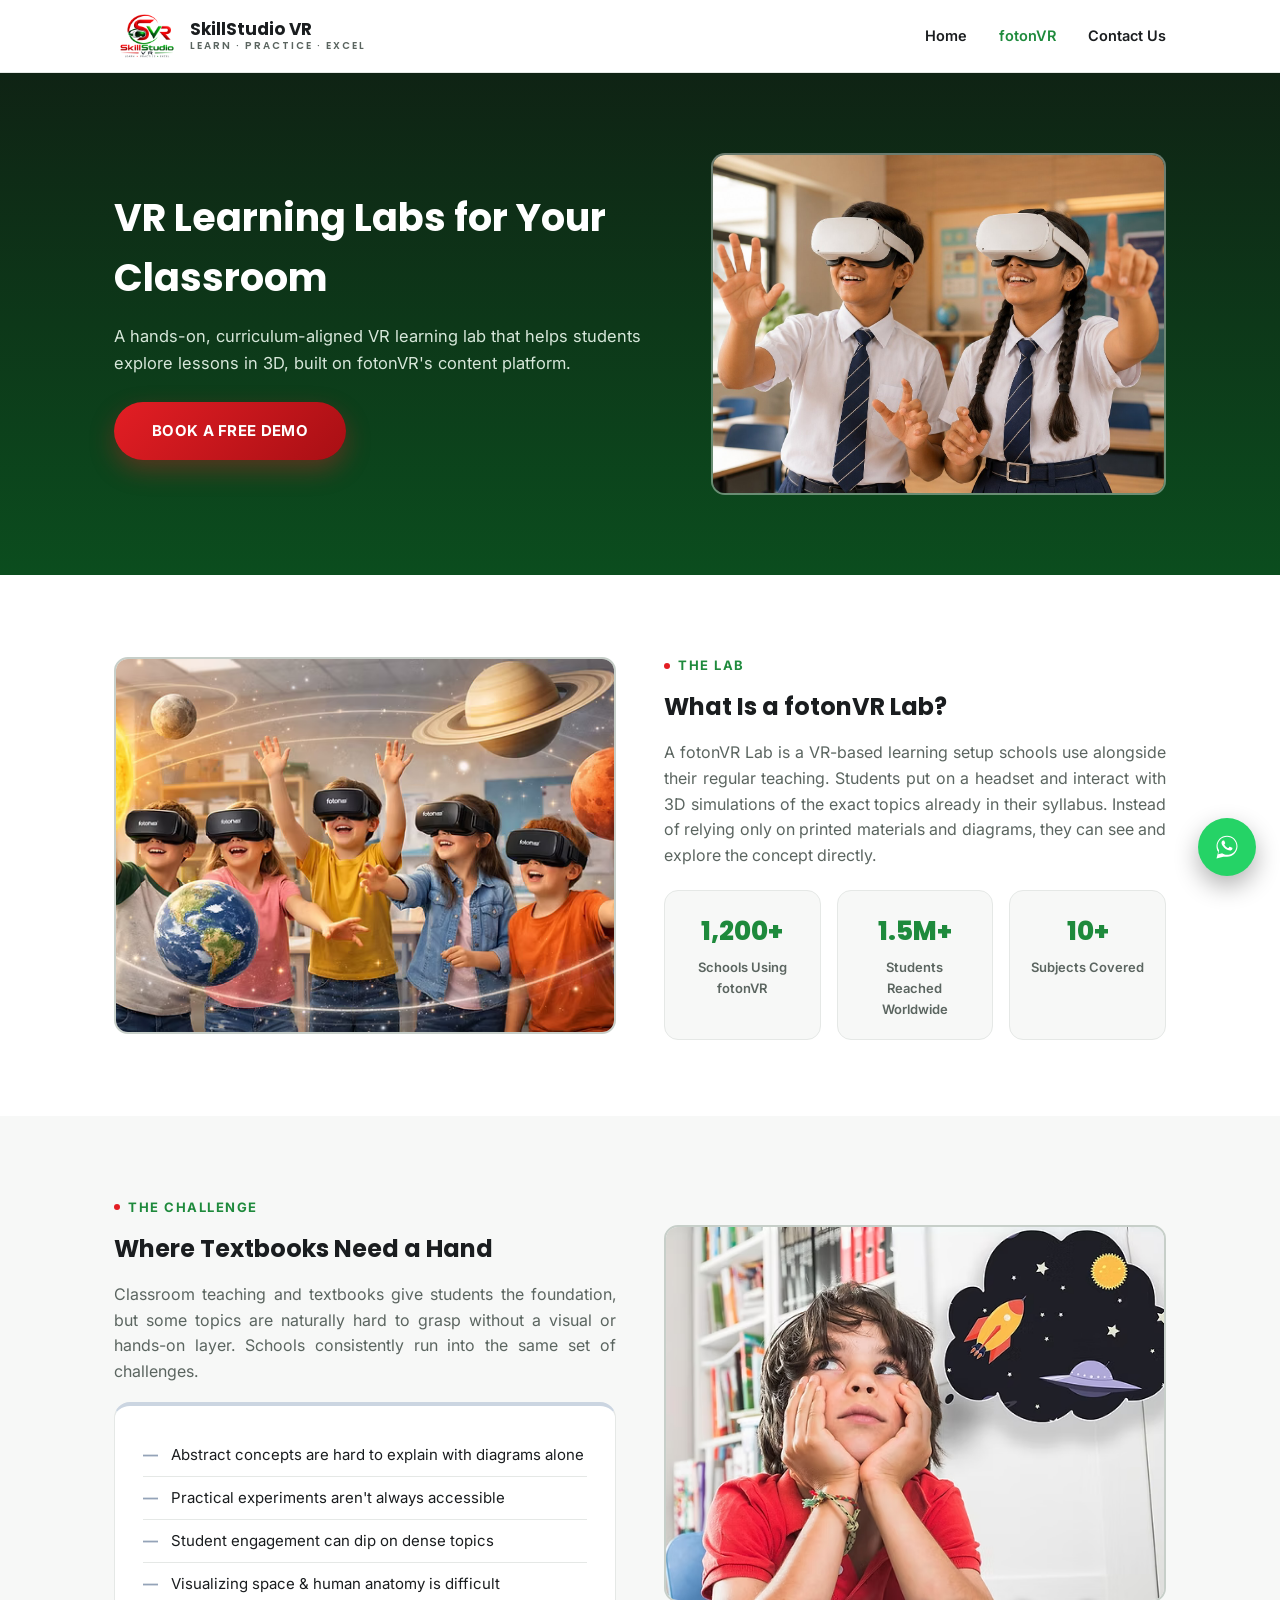
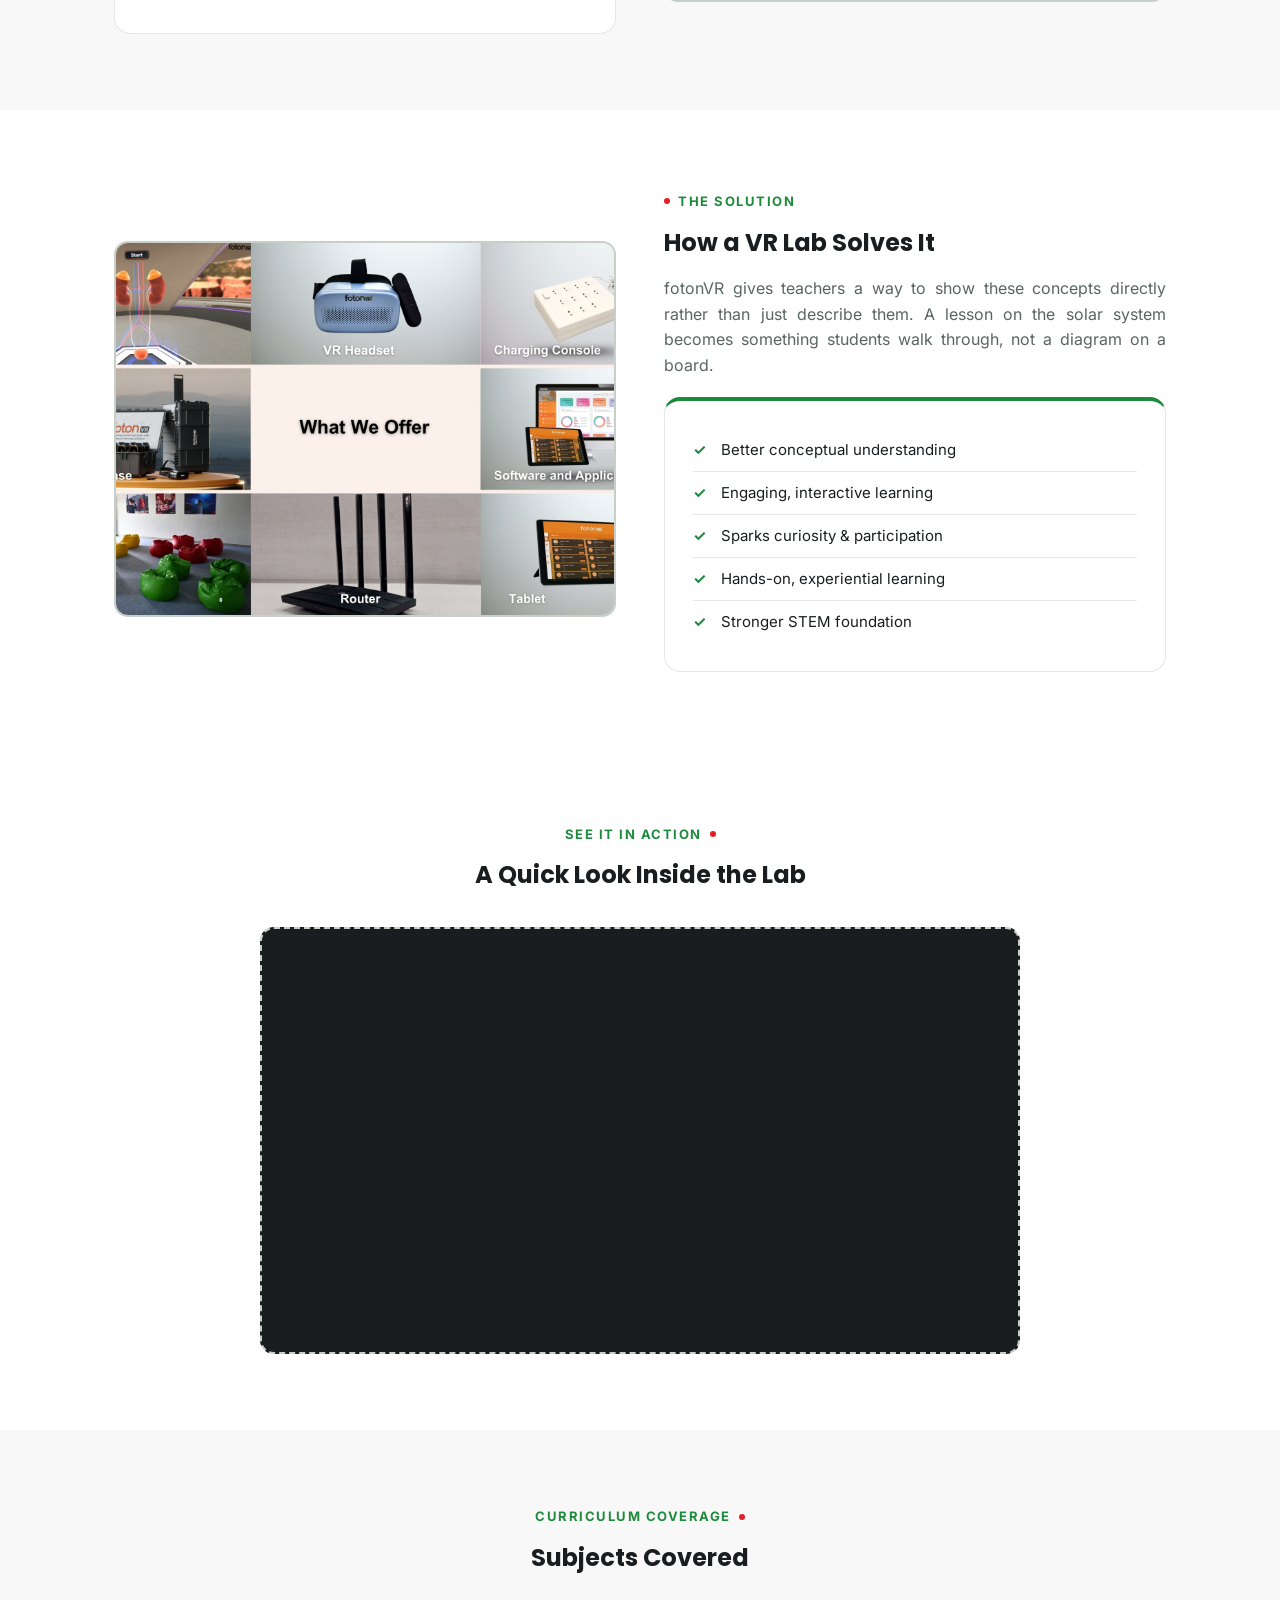
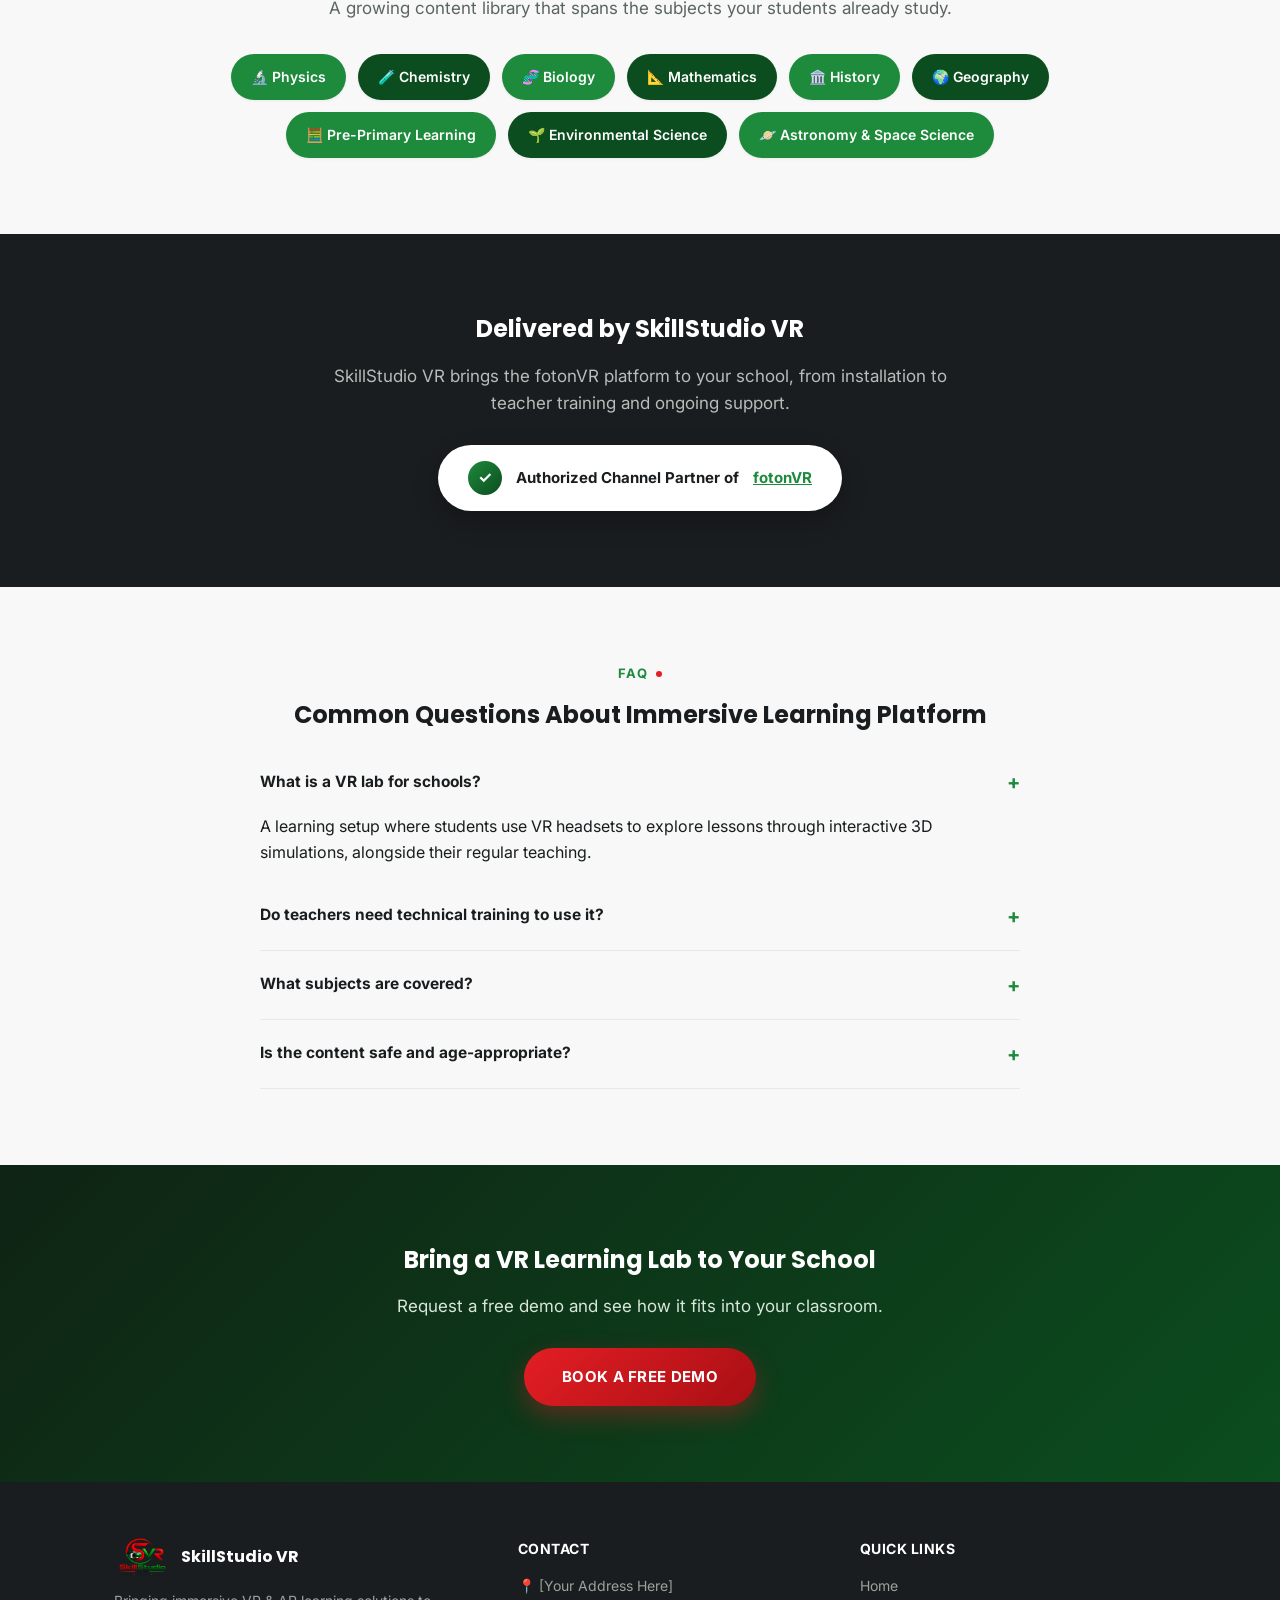
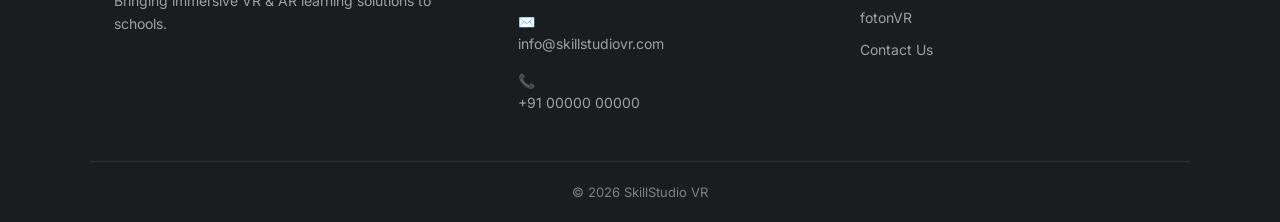
==== fotonvr/index.html @ c3fe7ca5 "Add files via upload" ====
<!DOCTYPE html>
<html lang="en">
<head>
<meta charset="UTF-8">
<meta name="viewport" content="width=device-width, initial-scale=1.0">
<title>VR Learning Labs for Schools | SkillStudio VR</title>
<meta name="description" content="SkillStudio VR's VR Learning Labs bring curriculum-aligned virtual reality content to schools. Book a free demo.">
<link rel="preconnect" href="https://fonts.googleapis.com">
<link href="https://fonts.googleapis.com/css2?family=Poppins:wght@600;700;800&family=Inter:wght@400;500;600;700&display=swap" rel="stylesheet">
<link rel="stylesheet" href="../assets/style.css">
</head>
<body>

<header>
  <div class="nav-wrap">
    <div class="brand">
      <img src="../assets/logo.png" alt="SkillStudio VR logo">
      <div class="brand-name">SkillStudio VR<span>LEARN · PRACTICE · EXCEL</span></div>
    </div>
    <nav>
      <ul>
        <li><a href="../index.html">Home</a></li>
        <li><a href="index.html" class="active">fotonVR</a></li>
        <li><a href="../index.html#contact">Contact Us</a></li>
      </ul>
    </nav>
  </div>
</header>

<section class="product-hero">
  <div class="wrap">
    <div>
      <h1>VR Learning Labs for Your Classroom</h1>
      <p class="sub">A hands-on, curriculum-aligned VR learning lab that helps students explore lessons in 3D, built on fotonVR's content platform.</p>
      <a href="../index.html#contact" class="btn btn-red">Book a Free Demo</a>
    </div>
     <img src="../assets/fotonvr-hero.jpg" alt="Student using a fotonVR headset" class="img-placeholder" style="object-fit:cover;">
  </div>
</section>

<!-- THE LAB — image left, text right, includes achievement stats -->
<section class="zigzag">
  <div class="wrap">
     <img src="../assets/Earth.png" alt="Student using a fotonVR headset" class="img-placeholder" style="object-fit:cover;">
    <div class="zigzag-text">
      <div class="eyebrow"><span class="dot"></span>The Lab</div>
      <h2>What Is a fotonVR Lab?</h2>
      <p>A fotonVR Lab is a VR-based learning setup schools use alongside their regular teaching. Students put on a headset and interact with 3D simulations of the exact topics already in their syllabus. Instead of relying only on printed materials and diagrams, they can see and explore the concept directly.</p>
      <div class="stat-grid">
        <div class="stat-card"><div class="num">1,200+</div><div class="lbl">Schools Using fotonVR</div></div>
        <div class="stat-card"><div class="num">1.5M+</div><div class="lbl">Students Reached Worldwide</div></div>
        <div class="stat-card"><div class="num">10+</div><div class="lbl">Subjects Covered</div></div>
      </div>
    </div>
  </div>
</section>

<!-- THE CHALLENGE — text left, image right -->
<section class="zigzag" style="background:var(--bg-soft);">
  <div class="wrap">
    <div class="zigzag-text">
      <div class="eyebrow"><span class="dot"></span>The Challenge</div>
      <h2>Where Textbooks Need a Hand</h2>
      <p>Classroom teaching and textbooks give students the foundation, but some topics are naturally hard to grasp without a visual or hands-on layer. Schools consistently run into the same set of challenges.</p>
      <div class="split-card problem">
        <ul>
          <li>Abstract concepts are hard to explain with diagrams alone</li>
          <li>Practical experiments aren't always accessible</li>
          <li>Student engagement can dip on dense topics</li>
          <li>Visualizing space & human anatomy is difficult</li>
        </ul>
      </div>
    </div>
    <img src="../assets/vr-problem.avif" alt="Student without using a fotonVR headset" class="img-placeholder" style="object-fit:cover;">
  </div>
</section>

<!-- THE SOLUTION — image left, text right -->
<section class="zigzag">
  <div class="wrap">
    <img src="../assets/Complete VR Lab Solution.jpg" alt="Complete fotonVR lab setup showing VR headsets, controllers, and lab equipment" class="img-placeholder" style="object-fit:cover;">
    <div class="zigzag-text">
      <div class="eyebrow"><span class="dot"></span>The Solution</div>
      <h2>How a VR Lab Solves It</h2>
      <p>fotonVR gives teachers a way to show these concepts directly rather than just describe them. A lesson on the solar system becomes something students walk through, not a diagram on a board.</p>
      <div class="split-card solution">
        <ul>
          <li>Better conceptual understanding</li>
          <li>Engaging, interactive learning</li>
          <li>Sparks curiosity & participation</li>
          <li>Hands-on, experiential learning</li>
          <li>Stronger STEM foundation</li>
        </ul>
      </div>
    </div>
  </div>
</section>

<!-- VIDEO -->
<section class="video-section">
  <div class="wrap">
    <div class="eyebrow" style="display:flex;justify-content:center;">See It in Action<span class="dot"></span></div>
    <h2>A Quick Look Inside the Lab</h2>
    <div class="video-placeholder">
      <iframe
        src="https://www.youtube.com/embed/nEnqiRP7A5k"
        title="fotonVR Lab Overview"
        frameborder="0"
        allow="accelerometer; autoplay; clipboard-write; encrypted-media; gyroscope; picture-in-picture; web-share"
        allowfullscreen
        style="width:100%;height:100%;border-radius:14px;">
      </iframe>
    </div>
  </div>
</section>

<!-- SUBJECTS -->
<section class="subjects">
  <div class="wrap">
    <div class="eyebrow center" style="display:flex;justify-content:center;">Curriculum Coverage<span class="dot"></span></div>
    <h2 class="center">Subjects Covered</h2>
    <p class="lede center">A growing content library that spans the subjects your students already study.</p>
    <div class="subject-grid">
      <div class="subject-pill">🔬 Physics</div>
      <div class="subject-pill">🧪 Chemistry</div>
      <div class="subject-pill">🧬 Biology</div>
      <div class="subject-pill">📐 Mathematics</div>
      <div class="subject-pill">🏛️ History</div>
      <div class="subject-pill">🌍 Geography</div>
      <div class="subject-pill">🧮 Pre-Primary Learning</div>
      <div class="subject-pill">🌱 Environmental Science</div>
      <div class="subject-pill">🪐 Astronomy & Space Science</div>
    </div>
  </div>
</section>

<!-- SKILLSTUDIO / BADGE -->
<section class="partner-section">
  <div class="wrap">
    <h2 style="color:#fff;">Delivered by SkillStudio VR</h2>
    <p class="lede center">SkillStudio VR brings the fotonVR platform to your school, from installation to teacher training and ongoing support.</p>
    <div class="badge"><span class="seal">✓</span>Authorized Channel Partner of <a href="https://fotonvr.com/" target="_blank" rel="noopener">fotonVR</a></div>
  </div>
</section>

<!-- FAQ -->
<section class="faq">
  <div class="wrap">
    <div class="eyebrow center" style="display:flex;justify-content:center;">FAQ<span class="dot"></span></div>
    <h2 class="center">Common Questions About Immersive Learning Platform</h2>
    <div class="faq-wrap"> 
        <summary>What is a VR lab for schools?</summary>
        <p>A learning setup where students use VR headsets to explore lessons through interactive 3D simulations, alongside their regular teaching.</p>
      </details>
      <details>
        <summary>Do teachers need technical training to use it?</summary>
        <p>No, the platform is built to be simple enough for any teacher to run without a technical background.</p>
      </details>
      <details>
        <summary>What subjects are covered?</summary>
        <p>Physics, Chemistry, Biology, Mathematics, Geography, History, and more, with new modules added regularly.</p>
      </details>
      <details>
        <summary>Is the content safe and age-appropriate?</summary>
        <p>Yes. All content is built specifically for educational use and follows safe-usage guidelines for school-age students.</p>
      </details>
    </div>
  </div>
</section>

<!-- CTA -->
<section class="cta-section centered dark" id="contact">
  <div class="wrap">
    <h2>Bring a VR Learning Lab to Your School</h2>
    <p class="lede center">Request a free demo and see how it fits into your classroom.</p>
    <a href="../index.html#contact" class="btn btn-red">Book a Free Demo</a>
  </div>
</section>

<footer>
  <div class="wrap footer-grid">
    <div class="footer-col">
      <div class="footer-brand"><img src="../assets/logo.png" alt="SkillStudio VR"><span>SkillStudio VR</span></div>
      <p>Bringing immersive VR &amp; AR learning solutions to schools.</p>
    </div>
    <div class="footer-col">
      <h4>Contact</h4>
      <p>📍 [Your Address Here]</p>
      <p>✉️ <a href="mailto:info@skillstudiovr.com">info@skillstudiovr.com</a></p>
      <p>📞 <a href="tel:+910000000000">+91 00000 00000</a></p>
    </div>
    <div class="footer-col">
      <h4>Quick Links</h4>
      <a href="../index.html">Home</a>
      <a href="index.html">fotonVR</a>
      <a href="../index.html#contact">Contact Us</a>
    </div>
  </div>
  <div class="footer-bottom">© 2026 SkillStudio VR</div>
</footer>

<a href="https://wa.me/910000000000" class="whatsapp-float" target="_blank" rel="noopener" aria-label="Chat on WhatsApp">
  <svg viewBox="0 0 32 32" fill="#fff" xmlns="http://www.w3.org/2000/svg"><path d="M16.001 3C9.373 3 4 8.373 4 15c0 2.386.697 4.61 1.902 6.484L4 29l7.72-1.855A11.94 11.94 0 0 0 16 27c6.627 0 12-5.373 12-12S22.627 3 16.001 3zm.001 21.75c-1.89 0-3.66-.523-5.17-1.43l-.371-.22-4.586 1.102 1.127-4.47-.242-.386A9.71 9.71 0 0 1 5.25 15c0-5.937 4.813-10.75 10.75-10.75S26.75 9.063 26.75 15 21.938 24.75 16.001 24.75zm5.598-8.06c-.307-.154-1.815-.895-2.096-.997-.281-.102-.486-.153-.69.154-.204.307-.792.997-.972 1.202-.179.204-.358.23-.665.077-.307-.154-1.297-.478-2.47-1.523-.913-.814-1.53-1.82-1.71-2.127-.179-.307-.019-.473.135-.626.138-.138.307-.358.46-.537.154-.18.205-.307.307-.512.102-.204.051-.384-.026-.537-.077-.154-.69-1.664-.946-2.28-.249-.599-.502-.518-.69-.527-.179-.008-.384-.01-.588-.01-.204 0-.537.077-.818.384-.281.307-1.073 1.049-1.073 2.559 0 1.51 1.099 2.969 1.252 3.174.153.204 2.163 3.303 5.24 4.632.732.316 1.303.505 1.748.646.734.233 1.402.2 1.93.122.589-.088 1.815-.742 2.071-1.459.256-.717.256-1.331.179-1.459-.077-.128-.281-.204-.588-.358z"/></svg>
</a>

</body>
</html>
---- assets/style.css ----
/* ===== SkillStudio VR — shared stylesheet ===== */
:root{
  --green:#1E8A3C; --green-deep:#0B4D1E; --red:#E31E24; --charcoal:#1A1D1F;
  --bg:#FFFFFF; --bg-soft:#F7F8F7; --muted:#5B6560; --line:#E5E8E6;
}
*{box-sizing:border-box;}
body{margin:0;font-family:'Inter',Arial,sans-serif;color:var(--charcoal);background:var(--bg);line-height:1.6;}
h1,h2,h3{font-family:'Poppins',Arial,sans-serif;color:var(--charcoal);margin:0 0 14px;}
a{color:inherit;text-decoration:none;}
.wrap{max-width:1100px;margin:0 auto;padding:0 24px;}
section{padding:76px 0;}
.eyebrow{display:inline-flex;align-items:center;gap:8px;font-size:13px;font-weight:700;letter-spacing:1.5px;text-transform:uppercase;color:var(--green);margin-bottom:12px;}
.eyebrow .dot{width:6px;height:6px;border-radius:50%;background:var(--red);}
.lede{font-size:17px;color:var(--muted);max-width:640px;}
.center{text-align:center;margin-left:auto;margin-right:auto;}

/* NAV */
header{background:#fff;border-bottom:1px solid var(--line);position:sticky;top:0;z-index:50;}
.nav-wrap{max-width:1100px;margin:0 auto;padding:14px 24px;display:flex;align-items:center;justify-content:space-between;}
.brand{display:flex;align-items:center;gap:10px;}
.brand img{height:44px;width:auto;}
.brand-name{font-family:'Poppins',Arial,sans-serif;font-weight:700;font-size:17px;color:var(--charcoal);line-height:1.15;}
.brand-name span{display:block;font-size:10px;font-weight:600;letter-spacing:2px;color:var(--muted);}
nav ul{list-style:none;display:flex;gap:32px;margin:0;padding:0;}
nav a{font-weight:600;font-size:14.5px;color:var(--charcoal);}
nav a:hover{color:var(--green);}
nav a.active{color:var(--green);}


/* PLACEHOLDERS */
.img-placeholder{border:2px dashed #C7CFC9;background:var(--bg-soft);border-radius:14px;display:flex;align-items:center;justify-content:center;color:var(--muted);font-size:13px;font-weight:600;text-align:center;padding:20px;min-height:260px;}
img.img-placeholder{width:100%;aspect-ratio:4/3;height:auto;min-height:0;object-fit:cover;display:block;padding:0;border-style:solid;}
.video-placeholder{border:2px dashed #C7CFC9;background:var(--charcoal);border-radius:14px;aspect-ratio:16/9;max-width:760px;margin:32px auto 0;display:flex;flex-direction:column;align-items:center;justify-content:center;color:#B7BEB9;font-size:14px;font-weight:600;gap:10px;}
.video-placeholder .play{width:56px;height:56px;border-radius:50%;background:var(--red);color:#fff;display:flex;align-items:center;justify-content:center;font-size:20px;}

/* BUTTONS */
.btn{display:inline-flex;align-items:center;gap:10px;padding:17px 38px;border-radius:999px;font-size:15px;font-weight:700;letter-spacing:0.3px;text-transform:uppercase;border:none;cursor:pointer;text-decoration:none!important;transition:transform .2s ease, box-shadow .2s ease;}
.btn-red{background:linear-gradient(135deg,var(--red),#A80F14);color:#fff!important;box-shadow:0 10px 24px rgba(227,30,36,0.35);}
.btn-red:hover{transform:translateY(-3px);box-shadow:0 14px 30px rgba(227,30,36,0.45);}
.btn-green{background:linear-gradient(135deg,var(--green),var(--green-deep));color:#fff!important;box-shadow:0 10px 24px rgba(30,138,60,0.3);}
.btn-green:hover{transform:translateY(-3px);box-shadow:0 14px 30px rgba(30,138,60,0.4);}

/* HOME HERO (centered, no image) */
.hero{background:linear-gradient(180deg,#0F2314 0%, var(--green-deep) 100%);color:#fff;padding:90px 0;}
.hero .wrap{text-align:center;}
.hero h1{color:#fff;font-size:44px;max-width:760px;margin:0 auto 16px;}
.hero p.sub{color:#D7E7DA;font-size:18px;max-width:600px;margin:0 auto 30px;}
.tagline{display:inline-flex;gap:14px;align-items:center;font-size:14px;font-weight:700;letter-spacing:2px;text-transform:uppercase;color:#EAF3EC;margin-bottom:32px;}
.tagline b{color:var(--red);} .tagline em{font-style:normal;color:#4CD971;}

/* PRODUCT-PAGE HERO (split, with image) */
.product-hero{background:linear-gradient(180deg,#0F2314 0%, var(--green-deep) 100%);color:#fff;padding:80px 0;}
.product-hero .wrap{display:grid;grid-template-columns:1.1fr 0.9fr;gap:40px;align-items:center;}
.product-hero h1{color:#fff;font-size:38px;margin:0 0 14px;}
.product-hero p.sub{color:#D7E7DA;font-size:16.5px;margin:0 0 26px;}
.product-hero .img-placeholder{min-height:280px;color:#E0E7E2;border-color:rgba(255,255,255,0.35);background:rgba(255,255,255,0.06);}
@media (max-width:800px){.product-hero .wrap{grid-template-columns:1fr;}}

/* ABOUT (home) */
.about .wrap{display:grid;grid-template-columns:0.9fr 1.1fr;gap:40px;align-items:center;}
.about p{font-size:16.5px;color:var(--muted);text-align:justify;}
@media (max-width:800px){.about .wrap{grid-template-columns:1fr;}}

/* PRODUCTS GRID (home) */
.products{background:var(--bg-soft);}
.product-grid{display:grid;grid-template-columns:repeat(3,1fr);gap:20px;margin-top:36px;}
.product-card{background:#fff;border:1px solid var(--line);border-radius:14px;padding:26px 22px;transition:transform .15s ease, box-shadow .15s ease;}
.product-card:hover{transform:translateY(-4px);box-shadow:0 14px 26px rgba(20,30,25,0.08);}
.product-card .icon{font-size:26px;margin-bottom:10px;display:block;}
.product-card h3{font-size:16px;margin:0 0 6px;}
.product-card p{font-size:13.5px;color:var(--muted);margin:0;}
@media (max-width:760px){.product-grid{grid-template-columns:1fr 1fr;}}
@media (max-width:480px){.product-grid{grid-template-columns:1fr;}}

/* WHY US */
.why-grid{display:grid;grid-template-columns:repeat(2,1fr);gap:16px;margin-top:32px;}
.why-item{background:var(--bg-soft);border:1px solid var(--line);border-radius:12px;padding:18px 20px;font-size:14.5px;font-weight:600;display:flex;gap:10px;align-items:flex-start;}
.why-item span{color:var(--green);font-weight:800;}
@media (max-width:600px){.why-grid{grid-template-columns:1fr;}}

/* PARTNER STRIP (home) */
.partner-strip{background:var(--charcoal);color:#fff;text-align:center;padding:40px 0;}
.partner-strip p{color:#B7BEB9;font-size:13px;letter-spacing:1px;text-transform:uppercase;margin-bottom:16px;}
.partner-strip .plogo{font-family:'Poppins',Arial,sans-serif;font-weight:800;font-size:22px;letter-spacing:1px;}
.partner-strip .plogo a{color:var(--green);}

/* CONTACT FORM (home) */
.cta-section{background:var(--bg-soft);}
.cta-grid{display:grid;grid-template-columns:1fr 1fr;gap:48px;align-items:center;}
.cta-copy ul{list-style:none;padding:0;margin:20px 0 0;}
.cta-copy li{font-size:14.5px;color:var(--charcoal);margin-bottom:10px;font-weight:600;}
.cta-form{background:#fff;border:1px solid var(--line);border-radius:16px;padding:28px;}
.cta-form h3{font-size:18px;margin-bottom:16px;}
.form-row{display:flex;gap:12px;margin-bottom:12px;}
.form-row input, .cta-form textarea{width:100%;padding:13px 14px;border-radius:8px;border:1px solid var(--line);font-size:14px;font-family:inherit;}
.cta-form textarea{margin-bottom:16px;resize:vertical;}
@media (max-width:760px){.cta-grid{grid-template-columns:1fr;} .form-row{flex-direction:column;}}

/* ZIGZAG SECTIONS (fotonVR page) */
.zigzag .wrap{display:grid;grid-template-columns:1fr 1fr;gap:48px;align-items:center;}
.zigzag.reverse .wrap{direction:rtl;}
.zigzag.reverse .wrap > *{direction:ltr;}
.zigzag-text p{font-size:16px;color:var(--muted);text-align:justify;margin:0 0 18px;}
@media (max-width:800px){
  .zigzag .wrap{grid-template-columns:1fr;}
  .zigzag.reverse .wrap{direction:ltr;}
}

.split-card{background:#fff;border:1px solid var(--line);border-radius:16px;padding:28px;}
.split-card.problem{border-top:4px solid #CBD5E1;}
.split-card.solution{border-top:4px solid var(--green);}
.split-card ul{list-style:none;padding:0;margin:0;}
.split-card li{padding:9px 0 9px 28px;position:relative;font-size:15px;border-bottom:1px solid var(--line);}
.split-card li:last-child{border-bottom:none;}
.split-card.problem li:before{content:"—";position:absolute;left:0;color:#94A3B8;font-weight:700;}
.split-card.solution li:before{content:"✓";position:absolute;left:0;color:var(--green);font-weight:700;}


/* STATS (inside What Is section, fotonVR page) */
.stat-grid{display:grid;grid-template-columns:repeat(3,1fr);gap:16px;margin-top:22px;}
.stat-card{background:var(--bg-soft);border:1px solid var(--line);border-radius:14px;padding:20px;text-align:center;}
.stat-card .num{font-family:'Poppins',Arial,sans-serif;font-size:26px;font-weight:800;color:var(--green);}
.stat-card .lbl{font-size:13px;color:var(--muted);font-weight:600;margin-top:4px;}
@media (max-width:600px){.stat-grid{grid-template-columns:1fr;}}

.video-section{text-align:center;}

/* SUBJECTS */
.subjects{background:var(--bg-soft);text-align:center;}
.subject-grid{display:flex;flex-wrap:wrap;justify-content:center;gap:12px;max-width:820px;margin:32px auto 0;}
.subject-pill{padding:12px 20px;border-radius:999px;font-size:14px;font-weight:600;color:#fff;background:var(--green);white-space:nowrap;box-shadow:0 1px 3px rgba(0,0,0,0.06);transition:transform .15s ease, box-shadow .15s ease;}
.subject-pill:nth-child(even){background:var(--green-deep);}
.subject-pill:hover{transform:translateY(-2px);box-shadow:0 4px 10px rgba(0,0,0,0.12);}
@media (max-width:600px){.subject-pill{font-size:13px;padding:10px 16px;}}

/* SKILLSTUDIO BADGE (fotonVR page) */
.partner-section{background:var(--charcoal);color:#fff;text-align:center;}
.partner-section .lede{color:#B7BEB9;margin:0 auto 28px;}
.badge{display:inline-flex;align-items:center;gap:14px;background:#fff;color:var(--charcoal);padding:16px 30px;border-radius:999px;font-weight:700;font-size:15px;box-shadow:0 10px 24px rgba(0,0,0,0.25);}
.badge .seal{width:34px;height:34px;border-radius:50%;background:linear-gradient(135deg,var(--green),var(--green-deep));color:#fff;display:flex;align-items:center;justify-content:center;font-size:16px;}
.badge a{color:var(--green);text-decoration:underline;}

/* FAQ (fotonVR page) */
.faq{background:var(--bg-soft);}
.faq-wrap{max-width:760px;margin:32px auto 0;}
details{border-bottom:1px solid var(--line);padding:18px 0;}
summary{cursor:pointer;font-weight:700;font-size:15.5px;list-style:none;display:flex;justify-content:space-between;align-items:center;}
summary::-webkit-details-marker{display:none;}
summary:after{content:"+";font-size:20px;color:var(--green);}
details[open] summary:after{content:"–";}
details p{margin:12px 0 0;color:var(--muted);font-size:14.5px;}

/* PRODUCT-PAGE CTA (fotonVR page) */
.cta-section.centered .wrap{text-align:center;max-width:560px;}
.cta-section.dark{background:linear-gradient(135deg,#0F2314,var(--green-deep));color:#fff;}
.cta-section.dark h2{color:#fff;}
.cta-section.dark .lede{color:#D7E7DA;margin:0 auto 28px;}

/* FOOTER (shared) */
footer{background:var(--charcoal);color:#9AA39D;padding:56px 0 0;}
.footer-grid{display:grid;grid-template-columns:1.2fr 1fr 1fr;gap:36px;padding-bottom:36px;border-bottom:1px solid rgba(255,255,255,0.08);}
.footer-col h4{color:#fff;font-size:14px;letter-spacing:0.5px;text-transform:uppercase;margin:0 0 14px;}
.footer-col p, .footer-col a{display:block;font-size:14px;color:#9AA39D;margin-bottom:10px;}
.footer-col a:hover{color:var(--green);}
.footer-brand{display:flex;align-items:center;gap:10px;margin-bottom:14px;}
.footer-brand img{height:38px;}
.footer-brand span{color:#fff;font-weight:700;font-family:'Poppins',Arial,sans-serif;}
.footer-bottom{text-align:center;padding:20px 24px;font-size:13px;color:#7B837D;}
@media (max-width:760px){.footer-grid{grid-template-columns:1fr;}}

/* WHATSAPP FLOAT (shared) */
.whatsapp-float{position:fixed;bottom:24px;right:24px;width:58px;height:58px;border-radius:50%;background:#25D366;display:flex;align-items:center;justify-content:center;box-shadow:0 10px 24px rgba(0,0,0,0.3);z-index:200;transition:transform .2s ease;}
.whatsapp-float:hover{transform:scale(1.08);}
.whatsapp-float svg{width:28px;height:28px;}
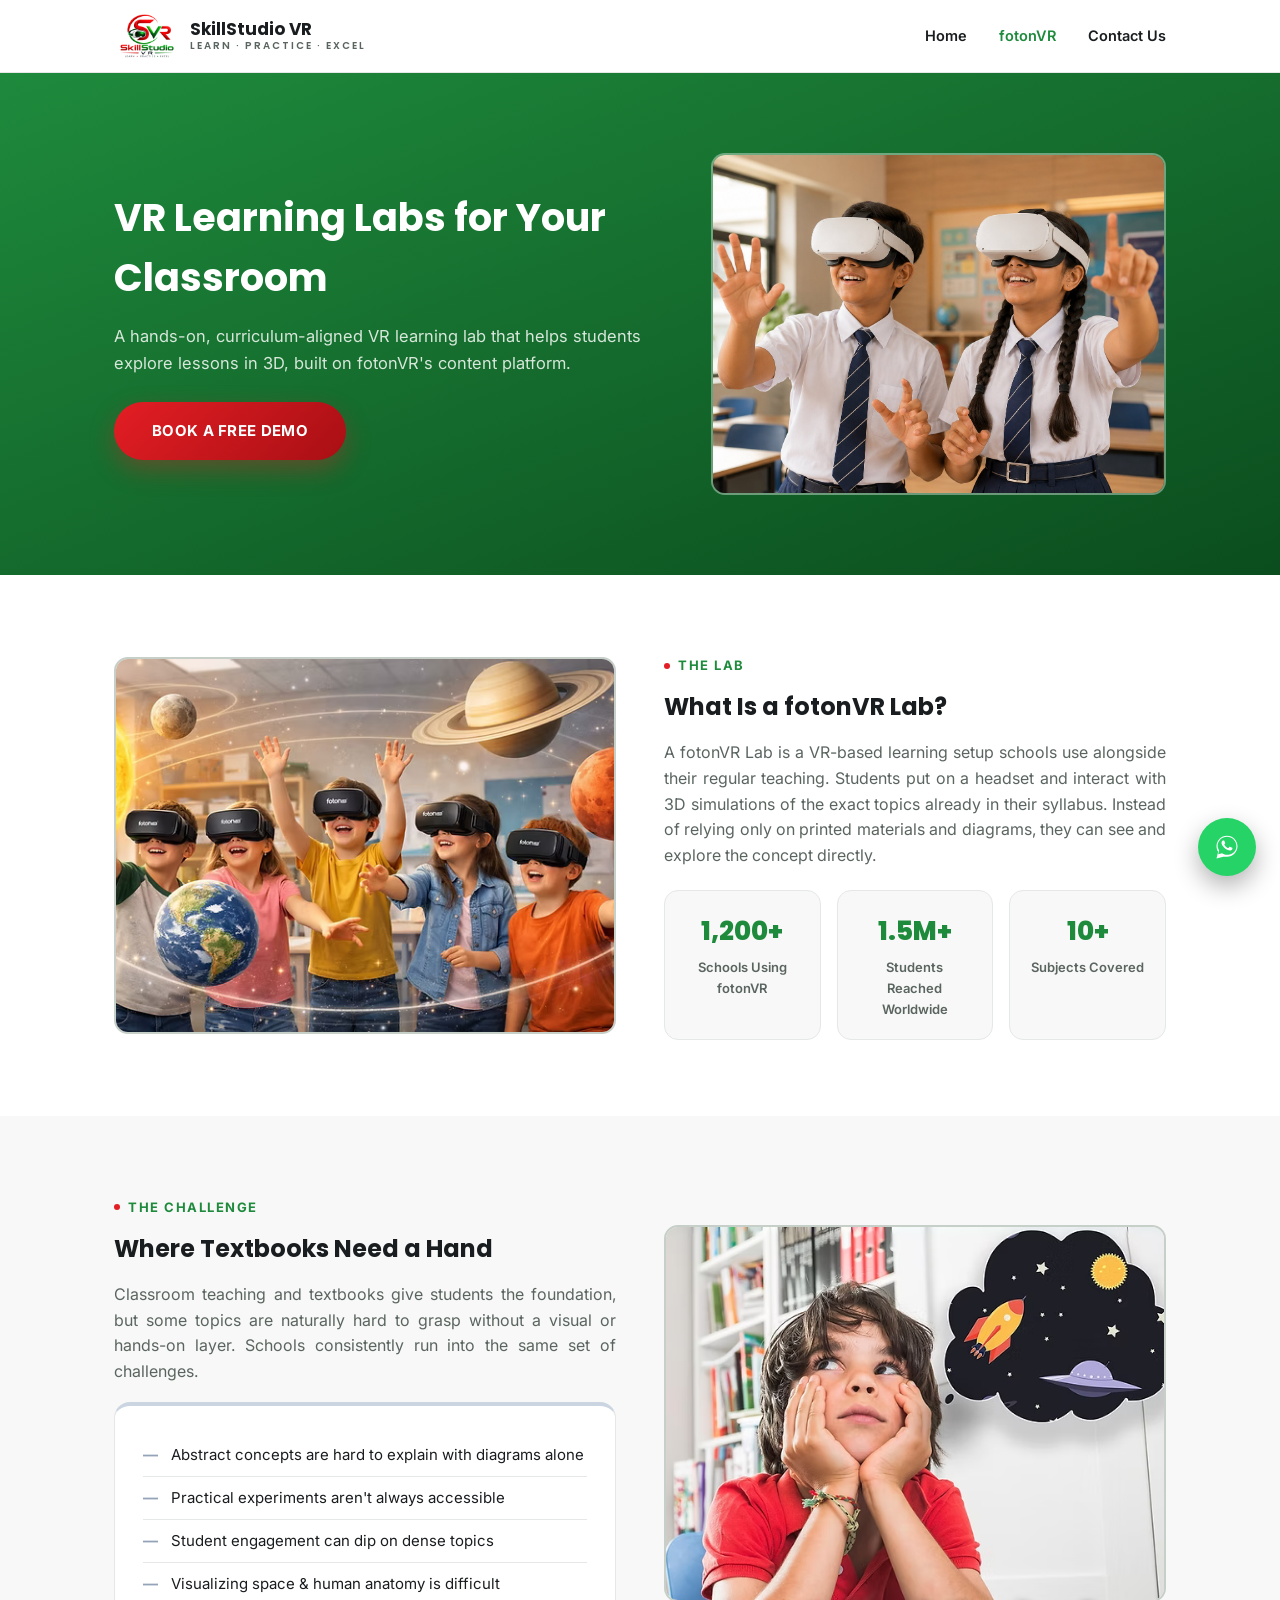
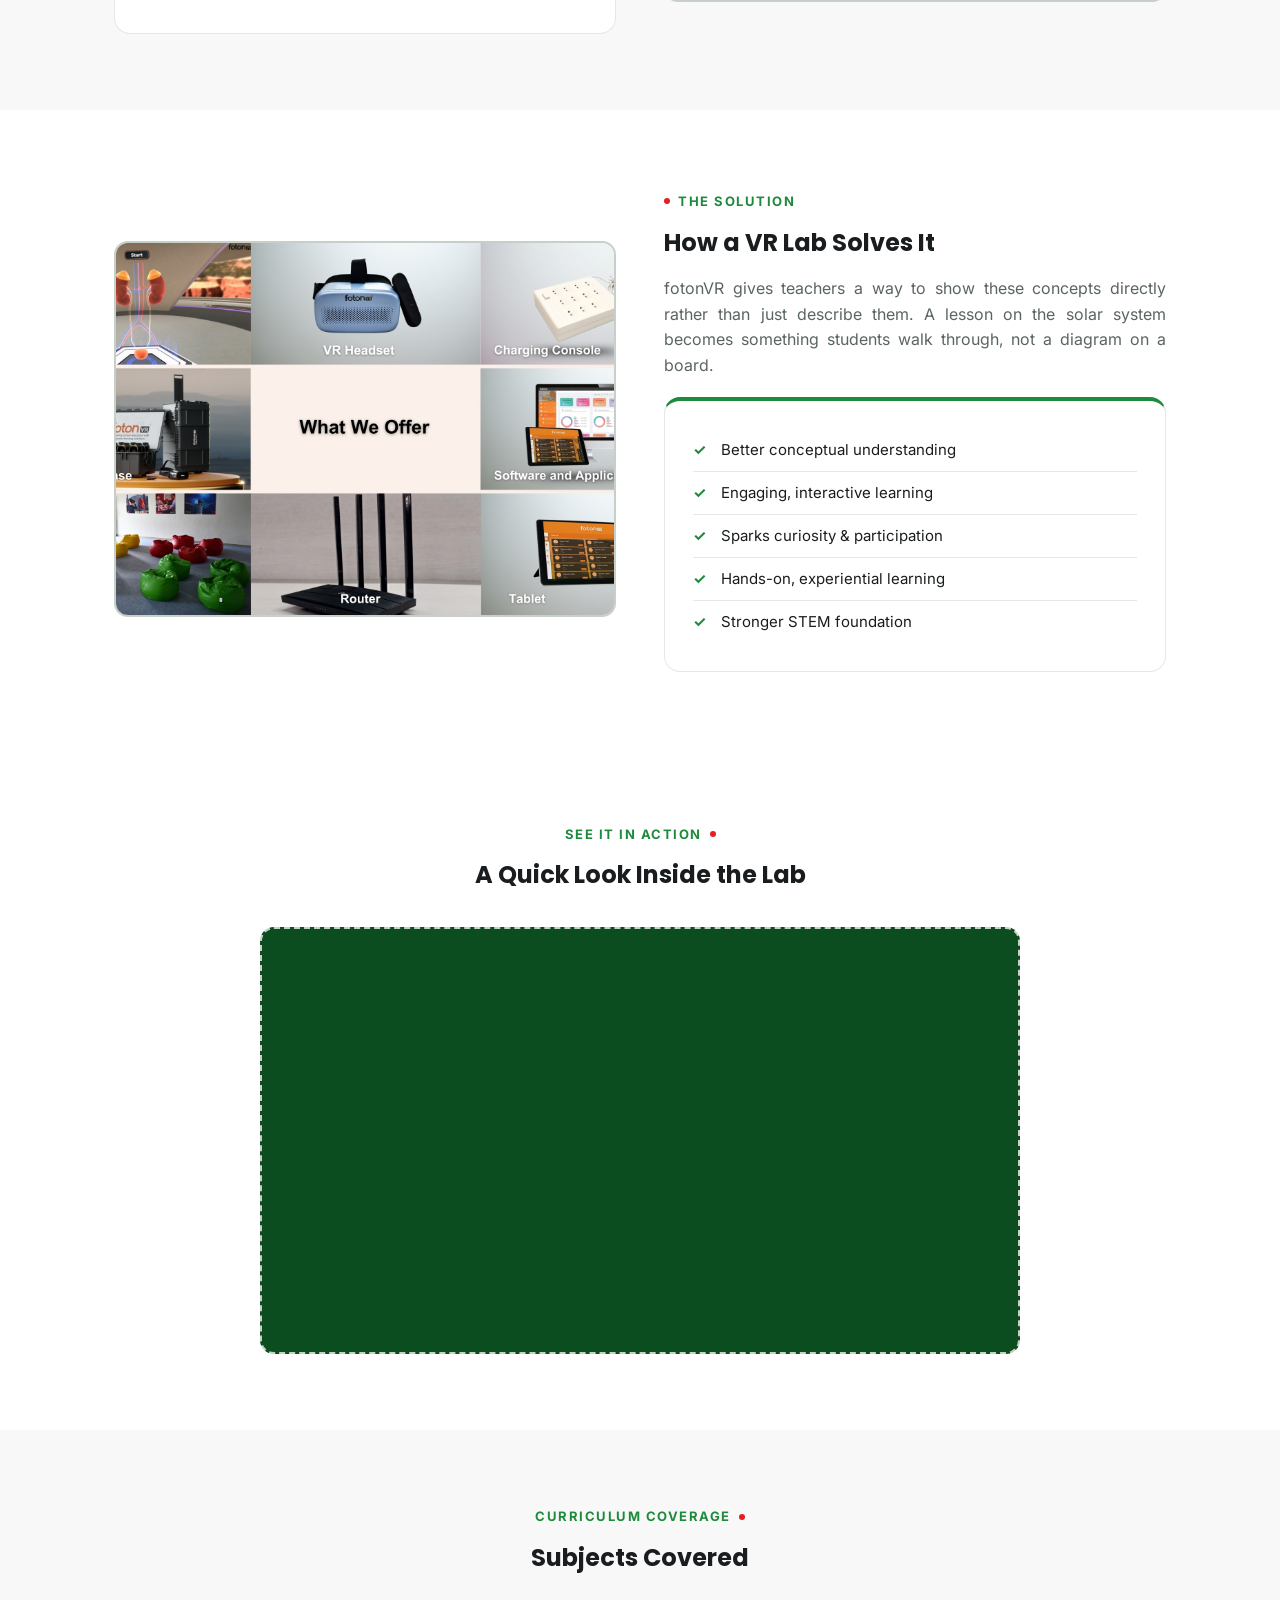
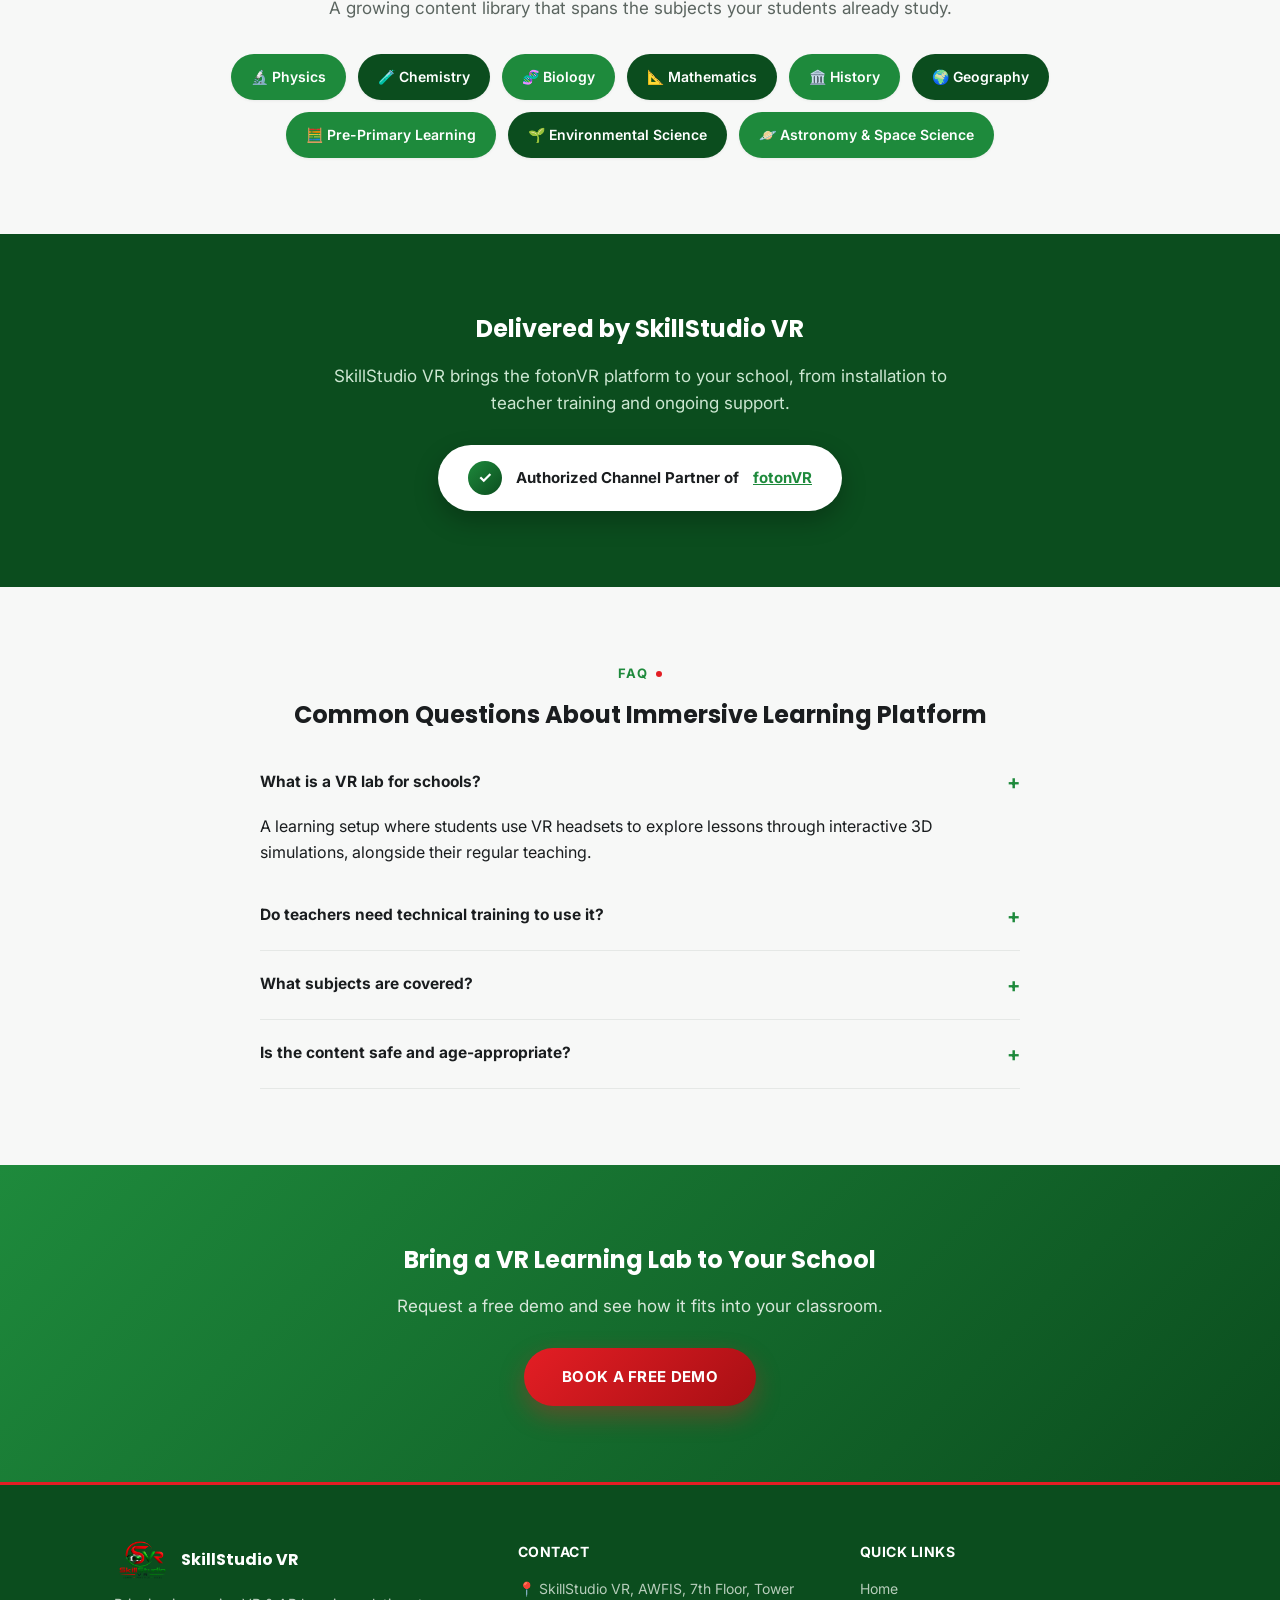
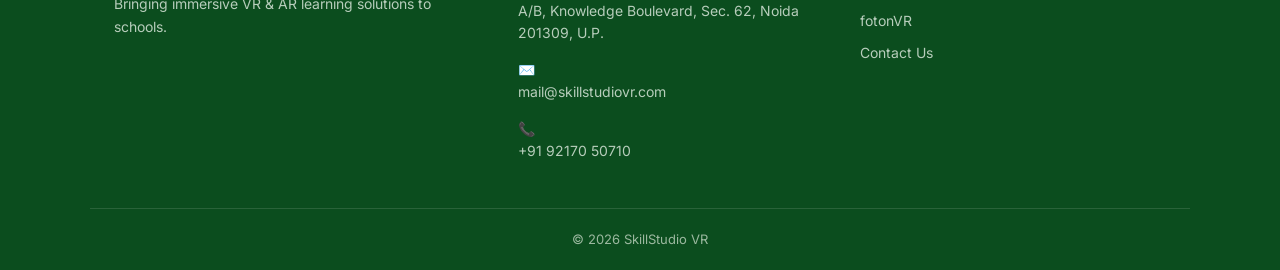
==== commit b62f7d82: "Update contact information in index.html" ====
--- a/fotonvr/index.html
+++ b/fotonvr/index.html
@@ -5,6 +5,7 @@
 <meta name="viewport" content="width=device-width, initial-scale=1.0">
 <title>VR Learning Labs for Schools | SkillStudio VR</title>
 <meta name="description" content="SkillStudio VR's VR Learning Labs bring curriculum-aligned virtual reality content to schools. Book a free demo.">
+<link rel="icon" href="../assets/logo.png" type="image/png">
 <link rel="preconnect" href="https://fonts.googleapis.com">
 <link href="https://fonts.googleapis.com/css2?family=Poppins:wght@600;700;800&family=Inter:wght@400;500;600;700&display=swap" rel="stylesheet">
 <link rel="stylesheet" href="../assets/style.css">
@@ -19,9 +20,9 @@
     </div>
     <nav>
       <ul>
-        <li><a href="../index.html">Home</a></li>
-        <li><a href="index.html" class="active">fotonVR</a></li>
-        <li><a href="../index.html#contact">Contact Us</a></li>
+        <li><a href="../">Home</a></li>
+        <li><a href="./" class="active">fotonVR</a></li>
+        <li><a href="..#contact">Contact Us</a></li>
       </ul>
     </nav>
   </div>
@@ -32,7 +33,7 @@
     <div>
       <h1>VR Learning Labs for Your Classroom</h1>
       <p class="sub">A hands-on, curriculum-aligned VR learning lab that helps students explore lessons in 3D, built on fotonVR's content platform.</p>
-      <a href="../index.html#contact" class="btn btn-red">Book a Free Demo</a>
+      <a href="../#contact" class="btn btn-red">Book a Free Demo</a>
     </div>
      <img src="../assets/fotonvr-hero.jpg" alt="Student using a fotonVR headset" class="img-placeholder" style="object-fit:cover;">
   </div>
@@ -185,21 +186,21 @@
     </div>
     <div class="footer-col">
       <h4>Contact</h4>
-      <p>📍 [Your Address Here]</p>
-      <p>✉️ <a href="mailto:info@skillstudiovr.com">info@skillstudiovr.com</a></p>
-      <p>📞 <a href="tel:+910000000000">+91 00000 00000</a></p>
+       <p>📍 SkillStudio VR, AWFIS, 7th Floor, Tower A/B, Knowledge Boulevard, Sec. 62, Noida 201309, U.P.</p>
+      <p>✉️ <a href="mailto:mail@skillstudiovr.com">mail@skillstudiovr.com</a></p>
+      <p>📞 <a href="tel:+919217050710">+91 92170 50710</a></p>
     </div>
     <div class="footer-col">
       <h4>Quick Links</h4>
-      <a href="../index.html">Home</a>
-      <a href="index.html">fotonVR</a>
+      <a href="../">Home</a>
+      <a href="./">fotonVR</a>
       <a href="../index.html#contact">Contact Us</a>
     </div>
   </div>
   <div class="footer-bottom">© 2026 SkillStudio VR</div>
 </footer>
 
-<a href="https://wa.me/910000000000" class="whatsapp-float" target="_blank" rel="noopener" aria-label="Chat on WhatsApp">
+<a href="https://wa.me/919217050710" class="whatsapp-float" target="_blank" rel="noopener" aria-label="Chat on WhatsApp">
   <svg viewBox="0 0 32 32" fill="#fff" xmlns="http://www.w3.org/2000/svg"><path d="M16.001 3C9.373 3 4 8.373 4 15c0 2.386.697 4.61 1.902 6.484L4 29l7.72-1.855A11.94 11.94 0 0 0 16 27c6.627 0 12-5.373 12-12S22.627 3 16.001 3zm.001 21.75c-1.89 0-3.66-.523-5.17-1.43l-.371-.22-4.586 1.102 1.127-4.47-.242-.386A9.71 9.71 0 0 1 5.25 15c0-5.937 4.813-10.75 10.75-10.75S26.75 9.063 26.75 15 21.938 24.75 16.001 24.75zm5.598-8.06c-.307-.154-1.815-.895-2.096-.997-.281-.102-.486-.153-.69.154-.204.307-.792.997-.972 1.202-.179.204-.358.23-.665.077-.307-.154-1.297-.478-2.47-1.523-.913-.814-1.53-1.82-1.71-2.127-.179-.307-.019-.473.135-.626.138-.138.307-.358.46-.537.154-.18.205-.307.307-.512.102-.204.051-.384-.026-.537-.077-.154-.69-1.664-.946-2.28-.249-.599-.502-.518-.69-.527-.179-.008-.384-.01-.588-.01-.204 0-.537.077-.818.384-.281.307-1.073 1.049-1.073 2.559 0 1.51 1.099 2.969 1.252 3.174.153.204 2.163 3.303 5.24 4.632.732.316 1.303.505 1.748.646.734.233 1.402.2 1.93.122.589-.088 1.815-.742 2.071-1.459.256-.717.256-1.331.179-1.459-.077-.128-.281-.204-.588-.358z"/></svg>
 </a>
 
--- a/assets/style.css
+++ b/assets/style.css
@@ -26,12 +26,19 @@
 nav a:hover{color:var(--green);}
 nav a.active{color:var(--green);}
 
+/* NAV — mobile fix: stack logo/text and nav links instead of overlapping */
+@media (max-width:640px){
+  .nav-wrap{flex-direction:column;gap:12px;padding:14px 20px;}
+  .brand{justify-content:center;}
+  nav ul{gap:18px;flex-wrap:wrap;justify-content:center;}
+}
 
 /* PLACEHOLDERS */
 .img-placeholder{border:2px dashed #C7CFC9;background:var(--bg-soft);border-radius:14px;display:flex;align-items:center;justify-content:center;color:var(--muted);font-size:13px;font-weight:600;text-align:center;padding:20px;min-height:260px;}
 img.img-placeholder{width:100%;aspect-ratio:4/3;height:auto;min-height:0;object-fit:cover;display:block;padding:0;border-style:solid;}
-.video-placeholder{border:2px dashed #C7CFC9;background:var(--charcoal);border-radius:14px;aspect-ratio:16/9;max-width:760px;margin:32px auto 0;display:flex;flex-direction:column;align-items:center;justify-content:center;color:#B7BEB9;font-size:14px;font-weight:600;gap:10px;}
+.video-placeholder{border:2px dashed #C7CFC9;background:var(--green-deep);border-radius:14px;aspect-ratio:16/9;max-width:760px;margin:32px auto 0;display:flex;flex-direction:column;align-items:center;justify-content:center;color:#DCEEDF;font-size:14px;font-weight:600;gap:10px;}
 .video-placeholder .play{width:56px;height:56px;border-radius:50%;background:var(--red);color:#fff;display:flex;align-items:center;justify-content:center;font-size:20px;}
+.video-placeholder iframe{display:block;border:none;}
 
 /* BUTTONS */
 .btn{display:inline-flex;align-items:center;gap:10px;padding:17px 38px;border-radius:999px;font-size:15px;font-weight:700;letter-spacing:0.3px;text-transform:uppercase;border:none;cursor:pointer;text-decoration:none!important;transition:transform .2s ease, box-shadow .2s ease;}
@@ -41,7 +48,7 @@
 .btn-green:hover{transform:translateY(-3px);box-shadow:0 14px 30px rgba(30,138,60,0.4);}
 
 /* HOME HERO (centered, no image) */
-.hero{background:linear-gradient(180deg,#0F2314 0%, var(--green-deep) 100%);color:#fff;padding:90px 0;}
+.hero{background:linear-gradient(160deg, var(--green) 0%, var(--green-deep) 100%);color:#fff;padding:90px 0;}
 .hero .wrap{text-align:center;}
 .hero h1{color:#fff;font-size:44px;max-width:760px;margin:0 auto 16px;}
 .hero p.sub{color:#D7E7DA;font-size:18px;max-width:600px;margin:0 auto 30px;}
@@ -49,7 +56,7 @@
 .tagline b{color:var(--red);} .tagline em{font-style:normal;color:#4CD971;}
 
 /* PRODUCT-PAGE HERO (split, with image) */
-.product-hero{background:linear-gradient(180deg,#0F2314 0%, var(--green-deep) 100%);color:#fff;padding:80px 0;}
+.product-hero{background:linear-gradient(160deg, var(--green) 0%, var(--green-deep) 100%);color:#fff;padding:80px 0;}
 .product-hero .wrap{display:grid;grid-template-columns:1.1fr 0.9fr;gap:40px;align-items:center;}
 .product-hero h1{color:#fff;font-size:38px;margin:0 0 14px;}
 .product-hero p.sub{color:#D7E7DA;font-size:16.5px;margin:0 0 26px;}
@@ -79,10 +86,10 @@
 @media (max-width:600px){.why-grid{grid-template-columns:1fr;}}
 
 /* PARTNER STRIP (home) */
-.partner-strip{background:var(--charcoal);color:#fff;text-align:center;padding:40px 0;}
-.partner-strip p{color:#B7BEB9;font-size:13px;letter-spacing:1px;text-transform:uppercase;margin-bottom:16px;}
+.partner-strip{background:var(--green-deep);color:#fff;text-align:center;padding:40px 0;}
+.partner-strip p{color:#CDE7D2;font-size:13px;letter-spacing:1px;text-transform:uppercase;margin-bottom:16px;}
 .partner-strip .plogo{font-family:'Poppins',Arial,sans-serif;font-weight:800;font-size:22px;letter-spacing:1px;}
-.partner-strip .plogo a{color:var(--green);}
+.partner-strip .plogo a{color:var(--red);}
 
 /* CONTACT FORM (home) */
 .cta-section{background:var(--bg-soft);}
@@ -115,7 +122,6 @@
 .split-card.problem li:before{content:"—";position:absolute;left:0;color:#94A3B8;font-weight:700;}
 .split-card.solution li:before{content:"✓";position:absolute;left:0;color:var(--green);font-weight:700;}
 
-
 /* STATS (inside What Is section, fotonVR page) */
 .stat-grid{display:grid;grid-template-columns:repeat(3,1fr);gap:16px;margin-top:22px;}
 .stat-card{background:var(--bg-soft);border:1px solid var(--line);border-radius:14px;padding:20px;text-align:center;}
@@ -134,8 +140,8 @@
 @media (max-width:600px){.subject-pill{font-size:13px;padding:10px 16px;}}
 
 /* SKILLSTUDIO BADGE (fotonVR page) */
-.partner-section{background:var(--charcoal);color:#fff;text-align:center;}
-.partner-section .lede{color:#B7BEB9;margin:0 auto 28px;}
+.partner-section{background:var(--green-deep);color:#fff;text-align:center;}
+.partner-section .lede{color:#CDE7D2;margin:0 auto 28px;}
 .badge{display:inline-flex;align-items:center;gap:14px;background:#fff;color:var(--charcoal);padding:16px 30px;border-radius:999px;font-weight:700;font-size:15px;box-shadow:0 10px 24px rgba(0,0,0,0.25);}
 .badge .seal{width:34px;height:34px;border-radius:50%;background:linear-gradient(135deg,var(--green),var(--green-deep));color:#fff;display:flex;align-items:center;justify-content:center;font-size:16px;}
 .badge a{color:var(--green);text-decoration:underline;}
@@ -152,20 +158,20 @@
 
 /* PRODUCT-PAGE CTA (fotonVR page) */
 .cta-section.centered .wrap{text-align:center;max-width:560px;}
-.cta-section.dark{background:linear-gradient(135deg,#0F2314,var(--green-deep));color:#fff;}
+.cta-section.dark{background:linear-gradient(135deg, var(--green), var(--green-deep));color:#fff;}
 .cta-section.dark h2{color:#fff;}
 .cta-section.dark .lede{color:#D7E7DA;margin:0 auto 28px;}
 
 /* FOOTER (shared) */
-footer{background:var(--charcoal);color:#9AA39D;padding:56px 0 0;}
-.footer-grid{display:grid;grid-template-columns:1.2fr 1fr 1fr;gap:36px;padding-bottom:36px;border-bottom:1px solid rgba(255,255,255,0.08);}
+footer{background:var(--green-deep);color:#B7CDBB;padding:56px 0 0;border-top:3px solid var(--red);}
+.footer-grid{display:grid;grid-template-columns:1.2fr 1fr 1fr;gap:36px;padding-bottom:36px;border-bottom:1px solid rgba(255,255,255,0.12);}
 .footer-col h4{color:#fff;font-size:14px;letter-spacing:0.5px;text-transform:uppercase;margin:0 0 14px;}
-.footer-col p, .footer-col a{display:block;font-size:14px;color:#9AA39D;margin-bottom:10px;}
-.footer-col a:hover{color:var(--green);}
+.footer-col p, .footer-col a{display:block;font-size:14px;color:#B7CDBB;margin-bottom:10px;}
+.footer-col a:hover{color:#fff;}
 .footer-brand{display:flex;align-items:center;gap:10px;margin-bottom:14px;}
 .footer-brand img{height:38px;}
 .footer-brand span{color:#fff;font-weight:700;font-family:'Poppins',Arial,sans-serif;}
-.footer-bottom{text-align:center;padding:20px 24px;font-size:13px;color:#7B837D;}
+.footer-bottom{text-align:center;padding:20px 24px;font-size:13px;color:#9BB89F;}
 @media (max-width:760px){.footer-grid{grid-template-columns:1fr;}}
 
 /* WHATSAPP FLOAT (shared) */
